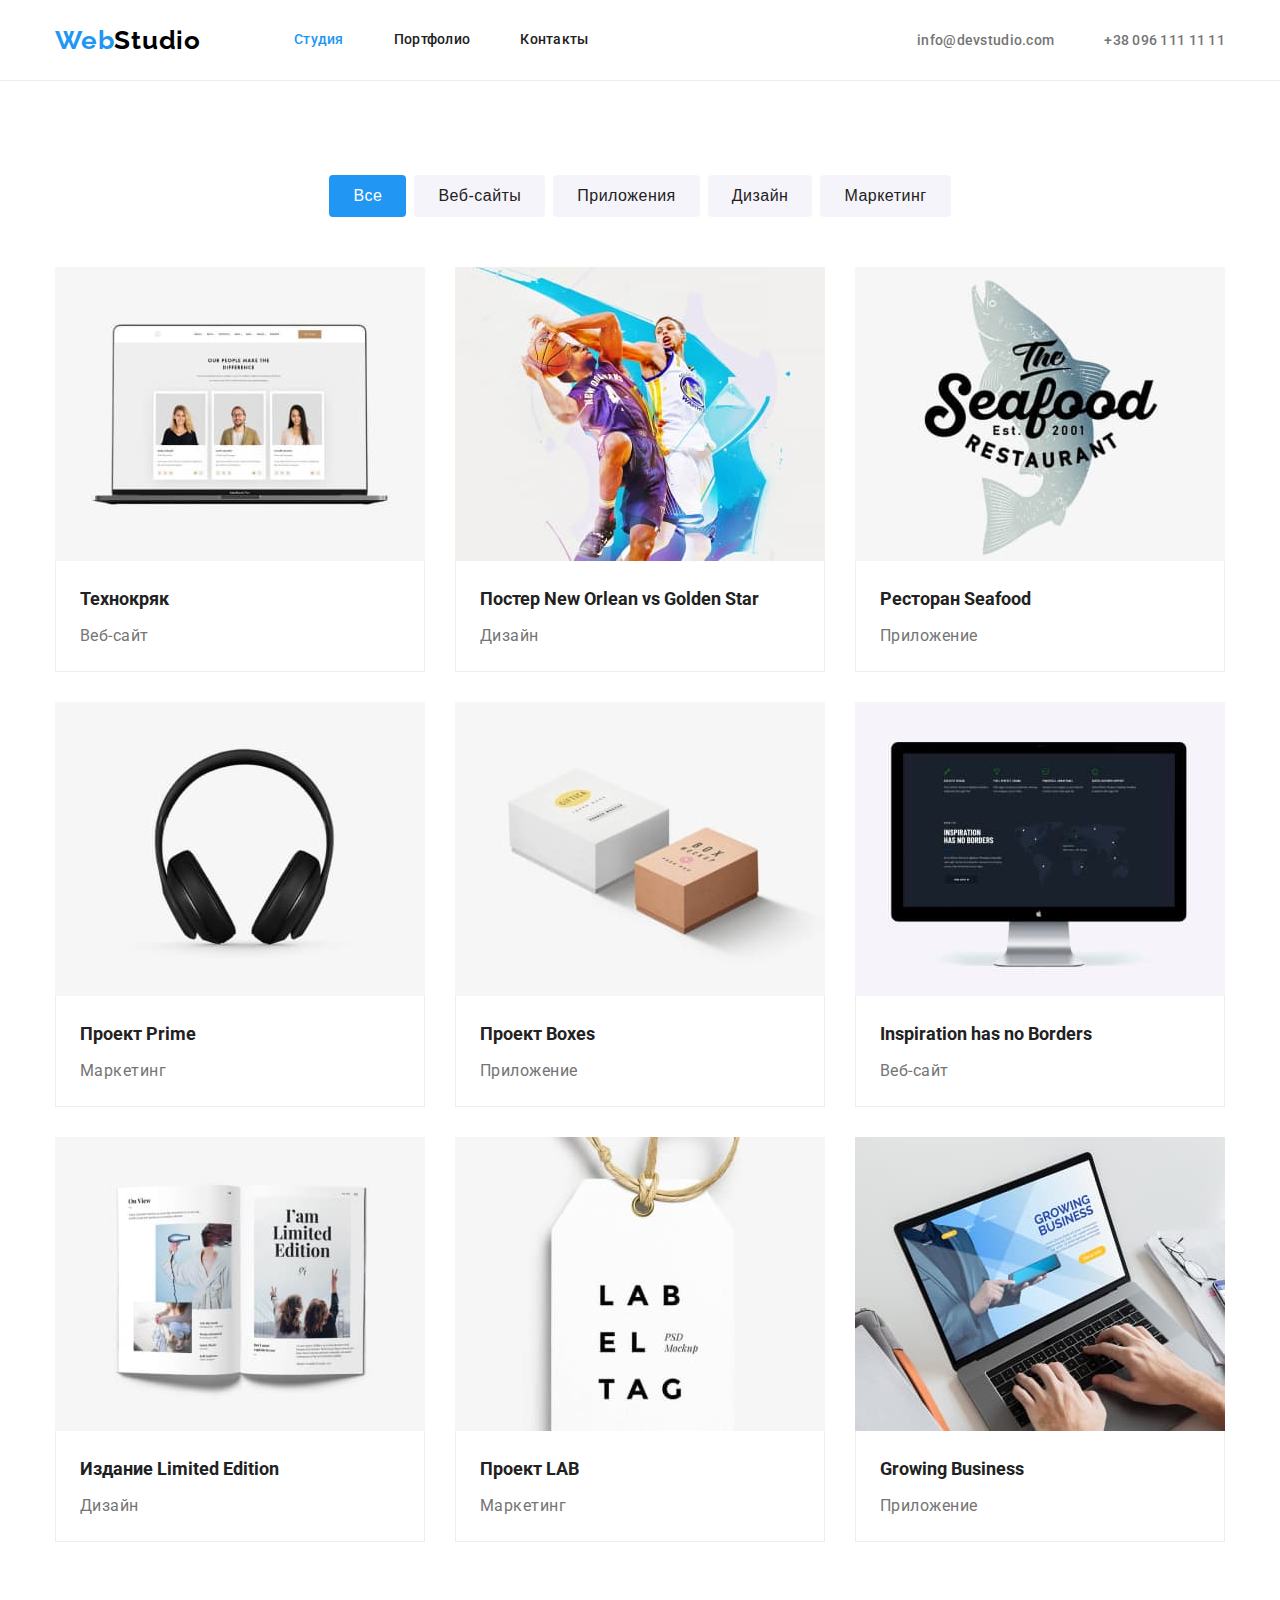
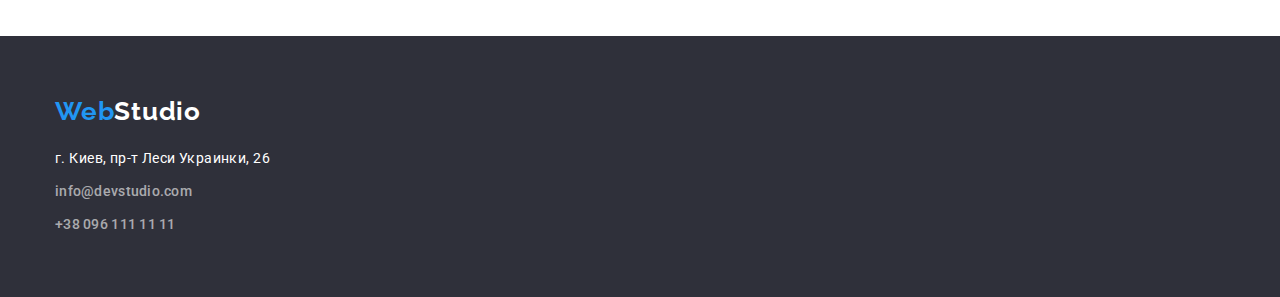
==== portfolio.html @ 7a3fe6da "сохранение 1.0" ====
<!DOCTYPE html>
<html lang="en">
  <head>
    <meta charset="UTF-8" />
    <meta http-equiv="X-UA-Compatible" content="IE=edge" />
    <meta name="viewport" content="width=device-width, initial-scale=1.0" />
    <title>Document</title>
    <link rel="preconnect" href="https://fonts.googleapis.com" />
    <link rel="preconnect" href="https://fonts.gstatic.com" crossorigin />
    <link
      href="https://fonts.googleapis.com/css2?family=Raleway:wght@700&family=Roboto:wght@400;500;700;900&display=swap"
      rel="stylesheet"
    />
    <link
      rel="stylesheet"
      href="https://cdnjs.cloudflare.com/ajax/libs/modern-normalize/1.1.0/modern-normalize.min.css"
      integrity="sha512-wpPYUAdjBVSE4KJnH1VR1HeZfpl1ub8YT/NKx4PuQ5NmX2tKuGu6U/JRp5y+Y8XG2tV+wKQpNHVUX03MfMFn9Q=="
      crossorigin="anonymous"
      referrerpolicy="no-referrer"
    />
    <link rel="stylesheet" href="./css/style.css" />
  </head>
  <body>
    <!-- header start -->
    <header class="section-nav">
      <div class="container header-container">
        <nav class="nav">
          <a href="" class="logo link"><span>Web</span>Studio</a>
          <ul class="site-nav list">
            <li class="item">
              <a class="link current" href="./index.html">Студия</a>
            </li>
            <li class="item">
              <a class="link" href="./portfolio.html">Портфолио</a>
            </li>
            <li class="item">
              <a class="link" href="">Контакты</a>
            </li>
          </ul>
        </nav>
        <ul class="auth-nav list">
          <li class="item">
            <a class="link" href="mailto:info@example.com"
              >info@devstudio.com</a
            >
          </li>
          <li class="item">
            <a class="link" href="tel:+38-099-111-11-11">+38 096 111 11 11</a>
          </li>
        </ul>
      </div>
    </header>
    <!-- header end -->
    <main>
      <section class="section filter-button">
        <div class="container">
          <ul class="buttons-list list">
            <li class="button-item">
              <button type="button" class="button current">Все</button>
            </li>
            <li class="button-item">
              <button type="button" class="button">Веб-сайты</button>
            </li>
            <li class="button-item">
              <button type="button" class="button">Приложения</button>
            </li>
            <li class="button-item">
              <button type="button" class="button">Дизайн</button>
            </li>
            <li class="button-item">
              <button type="button" class="button">Маркетинг</button>
            </li>
          </ul>
          <!-- our work -->
          <h1 class="visually-hidden">Наши работы</h1>
          <ul class="work-list list">
            <li class="work-list-item">
              <a class="link" href=""
                ><img
                  src="./images/portfolio/img-1.jpg"
                  alt="карточки членов команды на экране ноутбука"
                  width="370"
                  height="294"
                />
                <div class="work-content">
                  <h2 class="work-title">Технокряк</h2>
                  <p class="work-text">Веб-сайт</p>
                </div>
              </a>
            </li>
            <li class="work-list-item">
              <a class="link" href=""
                ><img
                  src="./images/portfolio/img-2.jpg"
                  alt="два баскетболиста борятся за мяч"
                  width="370"
                  height="294"
                />
                <div class="work-content">
                  <h2 class="work-title">Постер New Orlean vs Golden Star</h2>
                  <p class="work-text">Дизайн</p>
                </div>
              </a>
            </li>
            <li class="work-list-item">
              <a class="link" href=""
                ><img
                  src="./images/portfolio/img-3.jpg"
                  alt="логотип ресторана морской кухни"
                  width="370"
                  height="294"
                />
                <div class="work-content">
                  <h2 class="work-title">Ресторан Seafood</h2>
                  <p class="work-text">Приложение</p>
                </div>
              </a>
            </li>
            <li class="work-list-item">
              <a class="link" href=""
                ><img
                  src="./images/portfolio/img-4.jpg"
                  alt="безпроводные накладные наушники"
                  width="370"
                  height="294"
                />
                <div class="work-content">
                  <h2 class="work-title">Проект Prime</h2>
                  <p class="work-text">Маркетинг</p>
                </div>
              </a>
            </li>
            <li class="work-list-item">
              <a class="link" href=""
                ><img
                  src="./images/portfolio/img-5.jpg"
                  alt="две коробки - коричневая поменьше, белая побольше"
                  width="370"
                  height="294"
                />
                <div class="work-content">
                  <h2 class="work-title">Проект Boxes</h2>
                  <p class="work-text">Приложение</p>
                </div>
              </a>
            </li>
            <li class="work-list-item">
              <a class="link" href=""
                ><img
                  src="./images/portfolio/img-6.jpg"
                  alt="заставка на моноблоке"
                  width="370"
                  height="294"
                />
                <div class="work-content">
                  <h2 class="work-title">Inspiration has no Borders</h2>
                  <p class="work-text">Веб-сайт</p>
                </div>
              </a>
            </li>
            <li class="work-list-item">
              <a class="link" href=""
                ><img
                  src="./images/portfolio/img-7.jpg"
                  alt="разворот журнала"
                  width="370"
                  height="294"
                />
                <div class="work-content">
                  <h2 class="work-title">Издание Limited Edition</h2>
                  <p class="work-text">Дизайн</p>
                </div>
              </a>
            </li>
            <li class="work-list-item">
              <a class="link" href=""
                ><img
                  src="./images/portfolio/img-8.jpg"
                  alt="бирка с товара"
                  width="370"
                  height="294"
                />
                <div class="work-content">
                  <h2 class="work-title">Проект LAB</h2>
                  <p class="work-text">Маркетинг</p>
                </div>
              </a>
            </li>
            <li class="work-list-item">
              <a class="link" href=""
                ><img
                  src="./images/portfolio/img-9.jpg"
                  alt="руки на клавиатуре ноутбука"
                  width="370"
                  height="294"
                />
                <div class="work-content">
                  <h2 class="work-title">Growing Business</h2>
                  <p class="work-text">Приложение</p>
                </div>
              </a>
            </li>
          </ul>
        </div>
      </section>
    </main>
    <footer class="footer">
      <div class="container contact-footer">
        <a class="logo-footer link" href=""><span>Web</span>Studio</a>
        <address class="adress list">
          <ul class="nav-footer list">
            <li class="nav-footer-item">г. Киев, пр-т Леси Украинки, 26</li>
            <li class="nav-footer-item">
              <a class="link" href="mailto:info@example.com"
                >info@devstudio.com</a
              >
            </li>
            <li class="nav-footer-item">
              <a class="link" href="tel:+38-099-111-11-11">+38 096 111 11 11</a>
            </li>
          </ul>
        </address>
      </div>
    </footer>
  </body>
</html>
---- css/style.css ----
html {
  box-sizing: border-box;
}

*,
*::before,
*::after {
  box-sizing: border-box;
}

:root {
  --primary-title-color: #212121;
  --secondary-text-color: #757575;
  --accent-color: #2196f3;
  --secondary-accent-color: #ffffff;
}

body {
  margin: 0;
  color: var(--secondary-text-color);
  /* link: var(--primary-title-color); */
  font-family: Roboto, sans-serif;
  background-color: var(--secondary-accent-color);
}

/* Reset */

h1,
h2,
h3,
p {
  margin-top: 0;
  margin-bottom: 0;
}

ul {
  margin-top: 0;
  margin-bottom: 0;
  padding-left: 0;
}

img {
  display: block;
}

.list {
  list-style: none;
}
.link {
  text-decoration: none;
}

address {
  font-style: normal;
}

.container {
  width: 1200px;
  padding-left: 15px;
  padding-right: 15px;
  margin-left: auto;
  margin-right: auto;
}

.section {
  padding-top: 94px;
  padding-bottom: 94px;
}
/* header start */

.section-nav {
  border-bottom: 1px solid #ececec;
}

.header-container {
  display: flex;
  align-items: center;
}

.nav {
  display: flex;
}

.logo {
  display: flex;
  margin-right: 93px;
  align-items: center;
  font-family: Raleway, sans-serif;
  font-weight: 700;
  font-size: 26px;
  line-height: 1.19;
  letter-spacing: 0.03em;
  color: #000000;
}
.logo span {
  font-family: Raleway, sans-serif;
  font-weight: 700;
  font-size: 26px;
  line-height: 1.19;
  letter-spacing: 0.03em;
  color: var(--accent-color);
}
.site-nav {
  display: flex;
}
.site-nav .item .link {
  display: block;
  padding-top: 32px;
  padding-bottom: 32px;
  /* outline: 1px solid red; */
}
.site-nav .item:not(:last-child) {
  margin-right: 50px;
}

.site-nav .link {
  font-weight: 500;
  font-size: 14px;
  line-height: 1.14;
  letter-spacing: 0.02em;
  color: var(--primary-title-color);
}
.site-nav .link.current {
  color: var(--accent-color);
}
.nav {
  display: flex;
}

.auth-nav {
  display: flex;
  margin-left: auto;
}

.auth-nav .item {
  /* outline: 1px solid red; */
  margin-right: 50px;
}

.auth-nav .item:last-child {
  margin-right: 0;
}
.auth-nav .link {
  font-weight: 500;
  font-size: 14px;
  line-height: 1.14;
  letter-spacing: 0.02em;
  color: var(--secondary-text-color);
}

.auth-nav .link-icon {
  width: 16px;
  height: 12px;
  margin-right: 10px;
}

.auth-nav .link:hover,
.auth-nav .link:focus,
.site-nav .link:hover,
.site-nav .link:focus {
  color: var(--accent-color);
}

/* header end */
/* hero start */

.hero {
  text-align: center;
  background-color: #2f303a;
  padding-top: 200px;
  padding-bottom: 200px;
}

.hero-title {
  max-width: 696px;
  margin-bottom: 30px;
  margin-left: auto;
  margin-right: auto;

  font-weight: 900;
  font-size: 44px;
  line-height: 1.36;
  text-align: center;
  letter-spacing: 0.06em;
  text-transform: uppercase;
  color: var(--secondary-accent-color);
}

.hero-button {
  min-width: 200px;
  padding-top: 10px;
  padding-bottom: 10px;
  padding-left: 30px;
  padding-right: 30px;
  border-radius: 4px;

  cursor: pointer;
  font-weight: 700;
  font-size: 16px;
  line-height: 1.88;
  letter-spacing: 0.06em;
  background: #2196f3;
  color: var(--secondary-accent-color);
}

.hero-button:hover,
.hero-button:focus {
  background-color: #188ce8;
}

/* hero end */

/* quality start*/

.visually-hidden {
  position: absolute;
  width: 1px;
  height: 1px;
  margin: -1px;
  border: 0;
  padding: 0;
  white-space: nowrap;
  clip-path: inset(100%);
  clip: rect(0 0 0 0);
  overflow: hidden;
}

.feature-list {
  display: flex;
  margin-left: -30px;
}
.quality {
  padding-bottom: 0;
}
.quality-card {
  flex-basis: calc((100% - 120px) / 4);
  margin-left: 30px;
}

.quality-title {
  margin-bottom: 10px;
  font-weight: 700;
  font-size: 14px;
  line-height: 1.14;
  letter-spacing: 0.03em;
  text-transform: uppercase;
  color: var(--primary-title-color);
}
.quality-text {
  font-weight: 400;
  font-size: 14px;
  line-height: 1.71;
  letter-spacing: 0.03em;
  color: var(--secondary-text-color);
}
/* qualiti end */

/* service start*/
.service-title {
  text-align: center;
  margin-bottom: 50px;
  font-weight: 700;
  font-size: 36px;
  line-height: 1.17;
  letter-spacing: 0.03em;
  color: var(--primary-title-color);
}
.service-list {
  display: flex;
  margin-left: -30px;
}

.service-card {
  flex-basis: calc((100% - 90px) / 3);
  margin-left: 30px;
}
/* service end */
/* team start */
.team {
  background: #f5f4fa;
}
.team-secondary-title {
  text-align: center;
  margin-bottom: 50px;
  font-weight: 700;
  font-size: 36px;
  line-height: 1.17;

  letter-spacing: 0.03em;
  color: var(--primary-title-color);
}

.team-list {
  display: flex;
  margin-left: -30px;
}

.team-card {
  flex-wrap: wrap;
  text-align: center;
  flex-basis: calc((100% - 120px) / 4);
  margin-left: 30px;
}

.team-title {
  margin-bottom: 10px;
  font-weight: 500;
  font-size: 16px;
  line-height: 1.19;

  letter-spacing: 0.03em;
  color: var(--primary-title-color);
}

.team-content {
  padding-top: 30px;
  padding-bottom: 30px;
}

.team-text {
  font-weight: 400;
  font-size: 16px;
  line-height: 1.19;

  letter-spacing: 0.03em;
  color: var(--secondary-text-color);
}
/* team end */
/* footer start */
.footer {
  padding-top: 60px;
  padding-bottom: 60px;
  background: #2f303a;
}
.adress {
  font-style: normal;
  margin-top: 20px;
  font-size: 14px;
  line-height: 1.71;
  letter-spacing: 0.03em;
  color: var(--secondary-accent-color);
}

.logo-footer {
  font-family: Raleway, sans-serif;
  font-weight: 700;
  font-size: 26px;
  line-height: 1.19;
  letter-spacing: 0.03em;
  color: var(--secondary-accent-color);
}
.logo-footer span {
  font-family: Raleway, sans-serif;
  font-weight: 700;
  font-size: 26px;
  line-height: 1.19;
  letter-spacing: 0.03em;

  color: var(--accent-color);
}
.nav-footer .link {
  font-weight: 500;
  font-size: 14px;
  line-height: 1.14;
  letter-spacing: 0.02em;
  color: rgba(255, 255, 255, 0.6);
}
.nav-footer .link:hover,
.nav-footer .link:focus {
  color: var(--secondary-accent-color);
}
/* 
.nav-footer {
  padding-top: 20px;
} */

.nav-footer-item:not(:last-child) {
  margin-bottom: 9px;
}

/* Portfolio */

/* filters start */
.buttons-list .current {
  color: var(--secondary-accent-color);
  background: var(--accent-color);
}
/* .buttons {
  
} */
.buttons-list {
  display: flex;

  justify-content: center;
  margin-bottom: 50px;
}

.button-item:not(:last-child) {
  margin-right: 8px;
}

.button {
  padding: 6px 22px;
  border-radius: 4px;
  border-color: transparent;
  font-weight: 500;
  font-size: 16px;
  line-height: 1.62;
  letter-spacing: 0.03em;
  color: var(--primary-title-color);
  cursor: pointer;
  background: #f5f4fa;
}
.button:hover,
.button:focus {
  background-color: var(--accent-color);
  color: var(--secondary-accent-color);
}
/* filters end */

/* work start */
.work-list {
  display: flex;
  flex-wrap: wrap;
  margin-left: -30px;
  margin-top: -30px;
}

.work-list-item {
  margin-left: 30px;
  margin-top: 30px;
  flex-basis: calc((100% - 90px) / 3);
}

.work-title {
  margin-bottom: 4px;
  font-weight: 700;
  font-size: 18px;
  line-height: 2;
  color: var(--primary-title-color);
}

.work-content {
  padding: 20px 24px;
  /* outline: 1px solid tomato; */
  border: 1px solid #eeeeee;
  border-top: none;
}

.work-text {
  font-weight: 400;
  font-size: 16px;
  line-height: 1.88;
  letter-spacing: 0.03em;
  color: var(--secondary-text-color);
}
/* work end */
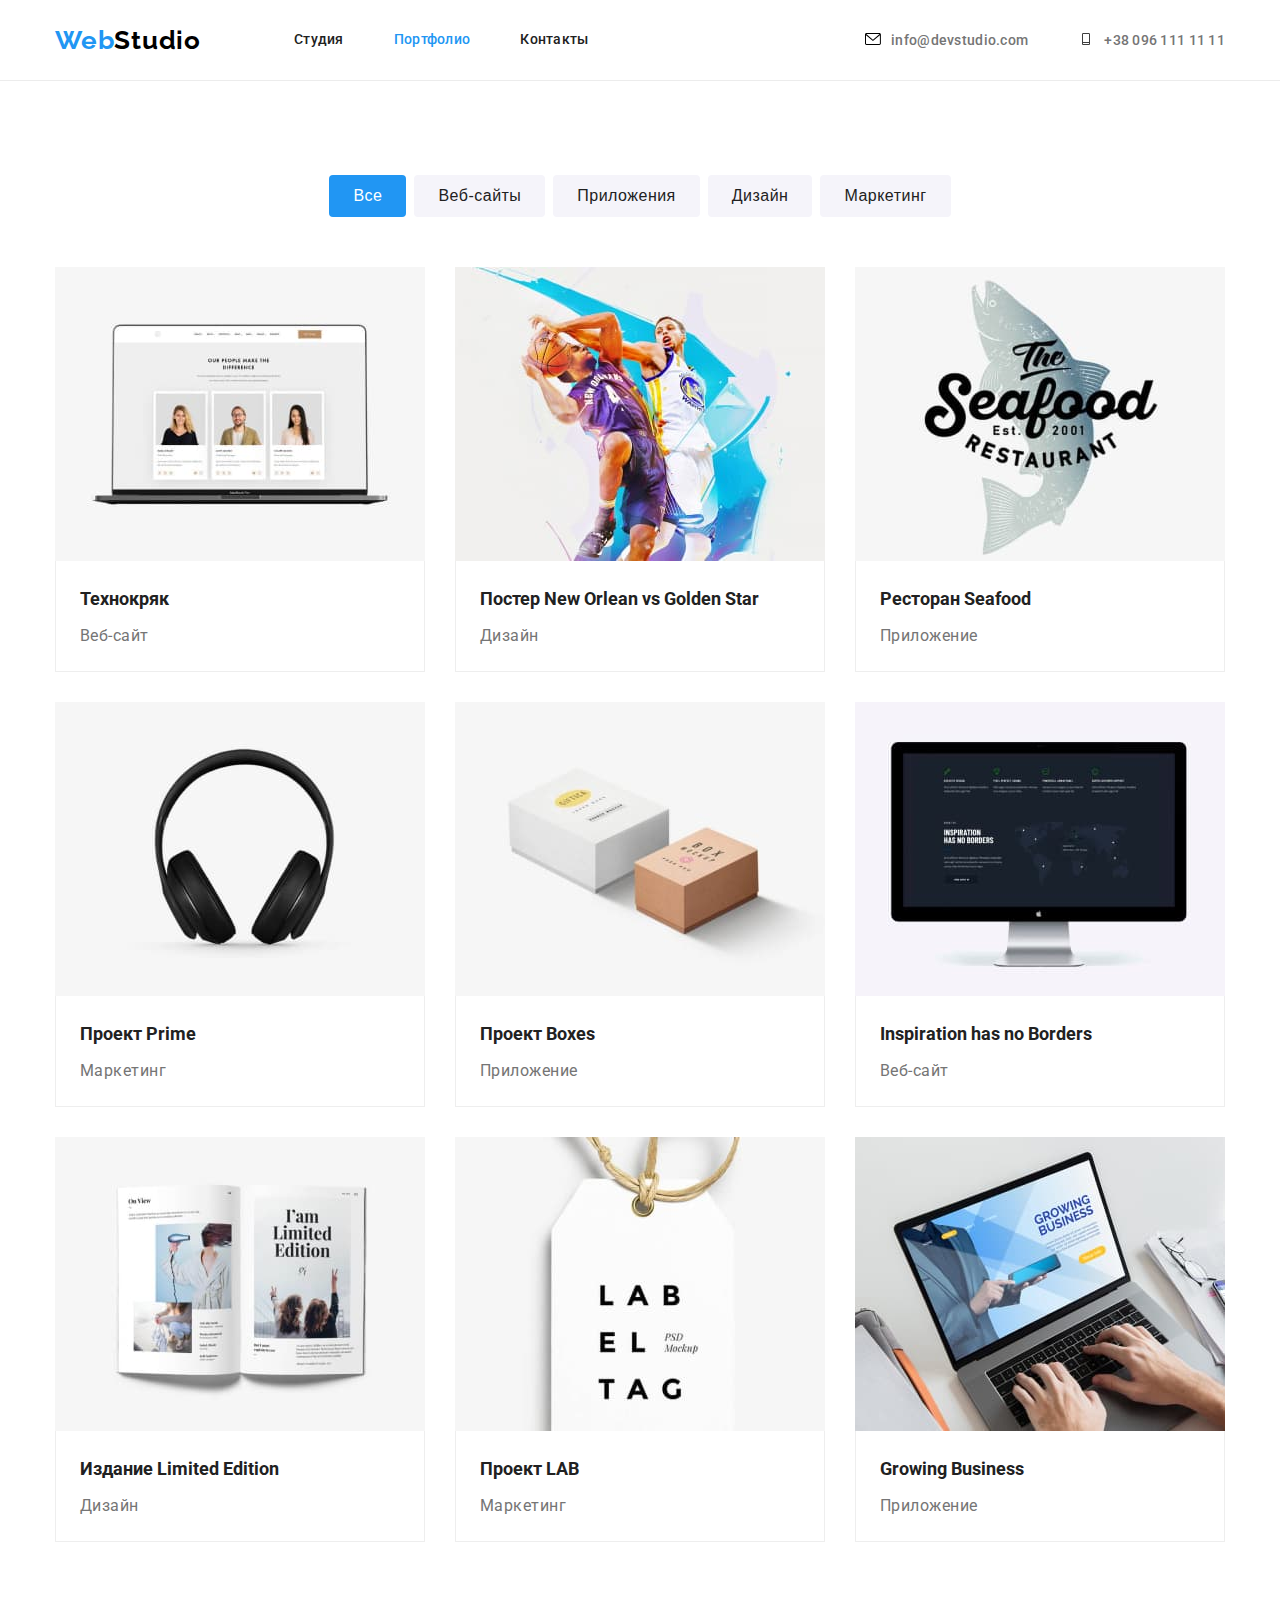
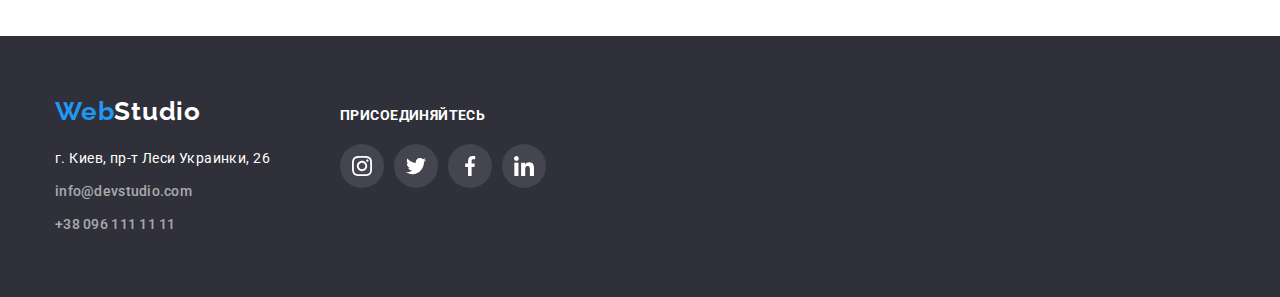
==== commit 34285f81: "финал дз4" ====
--- a/portfolio.html
+++ b/portfolio.html
@@ -28,10 +28,10 @@
           <a href="" class="logo link"><span>Web</span>Studio</a>
           <ul class="site-nav list">
             <li class="item">
-              <a class="link current" href="./index.html">Студия</a>
+              <a class="link" href="./index.html">Студия</a>
             </li>
             <li class="item">
-              <a class="link" href="./portfolio.html">Портфолио</a>
+              <a class="link current" href="./portfolio.html">Портфолио</a>
             </li>
             <li class="item">
               <a class="link" href="">Контакты</a>
@@ -40,12 +40,18 @@
         </nav>
         <ul class="auth-nav list">
           <li class="item">
-            <a class="link" href="mailto:info@example.com"
+            <a class="link mail" href="mailto:info@example.com">
+              <svg class="link-icon">
+                <use href="./images/sprite.svg#envelope"></use></svg
               >info@devstudio.com</a
             >
           </li>
           <li class="item">
-            <a class="link" href="tel:+38-099-111-11-11">+38 096 111 11 11</a>
+            <a class="link" href="tel:+38-099-111-11-11">
+              <svg class="link-icon">
+                <use href="./images/sprite.svg#telephone"></use></svg
+              >+38 096 111 11 11
+            </a>
           </li>
         </ul>
       </div>
@@ -205,21 +211,60 @@
       </section>
     </main>
     <footer class="footer">
-      <div class="container contact-footer">
-        <a class="logo-footer link" href=""><span>Web</span>Studio</a>
-        <address class="adress list">
-          <ul class="nav-footer list">
-            <li class="nav-footer-item">г. Киев, пр-т Леси Украинки, 26</li>
-            <li class="nav-footer-item">
-              <a class="link" href="mailto:info@example.com"
-                >info@devstudio.com</a
-              >
-            </li>
-            <li class="nav-footer-item">
-              <a class="link" href="tel:+38-099-111-11-11">+38 096 111 11 11</a>
-            </li>
-          </ul>
-        </address>
+      <div class="container">
+        <div class="footer-content">
+          <div class="contact-footer">
+            <a class="logo-footer link" href=""><span>Web</span>Studio</a>
+            <address class="adress list">
+              <ul class="nav-footer list">
+                <li class="nav-footer-item">г. Киев, пр-т Леси Украинки, 26</li>
+                <li class="nav-footer-item">
+                  <a class="link" href="mailto:info@example.com"
+                    >info@devstudio.com</a
+                  >
+                </li>
+                <li class="nav-footer-item">
+                  <a class="link" href="tel:+38-099-111-11-11"
+                    >+38 096 111 11 11</a
+                  >
+                </li>
+              </ul>
+            </address>
+          </div>
+          <div class="join">
+            <b class="join-title">присоединяйтесь</b>
+            <ul class="join-list list">
+              <li class="join-list-item">
+                <a class="join-list-link" href="">
+                  <svg class="join-list-icon" width="20" height="20">
+                    <use href="./images/sprite.svg#instagram"></use>
+                  </svg>
+                </a>
+              </li>
+              <li class="join-list-item">
+                <a class="join-list-link" href="">
+                  <svg class="join-list-icon" width="20" height="20">
+                    <use href="./images/sprite.svg#twitter"></use>
+                  </svg>
+                </a>
+              </li>
+              <li class="join-list-item">
+                <a class="join-list-link" href="">
+                  <svg class="join-list-icon" width="20" height="20">
+                    <use href="./images/sprite.svg#facebook"></use>
+                  </svg>
+                </a>
+              </li>
+              <li class="join-list-item">
+                <a class="join-list-link" href="">
+                  <svg class="join-list-icon" width="20" height="20">
+                    <use href="./images/sprite.svg#linkedin"></use>
+                  </svg>
+                </a>
+              </li>
+            </ul>
+          </div>
+        </div>
       </div>
     </footer>
   </body>
--- a/css/style.css
+++ b/css/style.css
@@ -157,15 +157,25 @@
 .auth-nav .link:hover,
 .auth-nav .link:focus,
 .site-nav .link:hover,
-.site-nav .link:focus {
+.site-nav .link:focus,
+.auth-nav .link-icon:hover,
+.auth-nav .link-icon:focus {
   color: var(--accent-color);
+  fill: var(--accent-color);
 }
 
 /* header end */
 /* hero start */
 
 .hero {
+  background-image: linear-gradient(
+      rgba(47, 48, 58, 0.4),
+      rgba(47, 48, 58, 0.4)
+    ),
+    url(../images/comand.jpg);
+  background-size: cover;
   text-align: center;
+
   background-color: #2f303a;
   padding-top: 200px;
   padding-bottom: 200px;
@@ -199,7 +209,7 @@
   font-size: 16px;
   line-height: 1.88;
   letter-spacing: 0.06em;
-  background: #2196f3;
+  background: var(--accent-color);
   color: var(--secondary-accent-color);
 }
 
@@ -237,6 +247,22 @@
   margin-left: 30px;
 }
 
+.qualiti-item {
+  display: flex;
+  width: 270px;
+  height: 120px;
+  border-radius: 4px;
+  justify-content: center;
+  align-items: center;
+  background-color: #f5f4fa;
+
+  margin-bottom: 30px;
+  text-align: center;
+}
+
+/* .quality-icon {
+} */
+
 .quality-title {
   margin-bottom: 10px;
   font-weight: 700;
@@ -288,6 +314,34 @@
 
   letter-spacing: 0.03em;
   color: var(--primary-title-color);
+}
+
+.social-list-link {
+  display: flex;
+  align-items: center;
+  justify-content: center;
+  width: 44px;
+  height: 44px;
+  background-color: #fff;
+  border-radius: 50%;
+  /* flex-wrap: wrap;
+  text-align: center; */
+}
+.social-list-icon {
+  fill: #afb1b8;
+}
+
+.social-list-link:hover,
+.social-list-link:focus,
+.social-list-link:hover .social-list-icon,
+.social-list-link:focus .social-list-icon {
+  background-color: var(--accent-color);
+  fill: var(--secondary-accent-color);
+}
+
+.social-list {
+  display: flex;
+  justify-content: space-between;
 }
 
 .team-list {
@@ -315,23 +369,93 @@
 .team-content {
   padding-top: 30px;
   padding-bottom: 30px;
+  padding-left: 32px;
+  padding-right: 32px;
+  background-color: var(--secondary-accent-color);
+  box-shadow: 0px 2px 1px rgba(0, 0, 0, 0.2), 0px 1px 1px rgba(0, 0, 0, 0.14),
+    0px 1px 3px rgba(0, 0, 0, 0.12);
 }
 
 .team-text {
   font-weight: 400;
   font-size: 16px;
   line-height: 1.19;
+  margin-bottom: 16px;
 
   letter-spacing: 0.03em;
   color: var(--secondary-text-color);
 }
 /* team end */
+
+/* client-start */
+
+.clients-title {
+  text-align: center;
+  margin-bottom: 50px;
+  font-weight: 700;
+  font-size: 36px;
+  line-height: 1.17;
+
+  letter-spacing: 0.03em;
+  color: var(--primary-title-color);
+}
+
+.client-list {
+  display: flex;
+  align-items: center;
+
+  /* justify-content: space-between; */
+}
+
+.client-link {
+  display: flex;
+  width: 170px;
+  height: 92px;
+  justify-content: center;
+  align-items: center;
+  background-color: var(--secondary-accent-color);
+}
+
+.client-link:hover .client-link-icon,
+.client-link:focus .client-link-icon {
+  fill: var(--accent-color);
+}
+
+.client-card {
+  background-color: #afb1b8;
+  border: 1px solid #afb1b8;
+  border-radius: 4px;
+}
+.client-card:hover,
+.client-card:focus {
+  outline: none;
+  border: 1px solid var(--accent-color);
+}
+
+.client-card:not(:last-child) {
+  margin-right: 30px;
+}
+/* 
+.client-item {
+} */
+
+.client-link-icon {
+  fill: #afb1b8;
+}
+
+/* client-end */
+
 /* footer start */
 .footer {
   padding-top: 60px;
   padding-bottom: 60px;
   background: #2f303a;
 }
+
+.footer-content {
+  display: flex;
+}
+
 .adress {
   font-style: normal;
   margin-top: 20px;
@@ -369,13 +493,56 @@
 .nav-footer .link:focus {
   color: var(--secondary-accent-color);
 }
-/* 
-.nav-footer {
-  padding-top: 20px;
-} */
-
 .nav-footer-item:not(:last-child) {
   margin-bottom: 9px;
+}
+
+.join {
+  margin-top: 12px;
+  margin-left: 70px;
+}
+
+.join-title {
+  display: block;
+  margin-bottom: 20px;
+  font-weight: 700;
+  font-size: 14px;
+  line-height: 1.14;
+  letter-spacing: 0.03em;
+  text-transform: uppercase;
+  color: var(--secondary-accent-color);
+}
+
+.join-list-link {
+  display: flex;
+  align-items: center;
+  justify-content: center;
+  width: 44px;
+  height: 44px;
+  background-color: rgba(255, 255, 255, 0.1);
+  border-radius: 50%;
+  /* flex-wrap: wrap;
+  text-align: center; */
+}
+.join-list-icon {
+  fill: var(--secondary-accent-color);
+}
+
+.join-list-item:not(:last-child) {
+  margin-right: 10px;
+}
+
+.join-list-link:hover,
+.join-list-link:focus,
+.join-list-link:hover .social-list-icon,
+.join-list-link:focus .social-list-icon {
+  background-color: var(--accent-color);
+  fill: var(--secondary-accent-color);
+}
+
+.join-list {
+  display: flex;
+  justify-content: space-between;
 }
 
 /* Portfolio */
@@ -432,6 +599,12 @@
   flex-basis: calc((100% - 90px) / 3);
 }
 
+.work-list-item:hover,
+.work-list-item:focus {
+  box-shadow: 1px 4px 6px rgba(0, 0, 0, 0.16), 0px 4px 4px rgba(0, 0, 0, 0.06),
+    0px 1px 1px rgba(0, 0, 0, 0.12);
+}
+
 .work-title {
   margin-bottom: 4px;
   font-weight: 700;
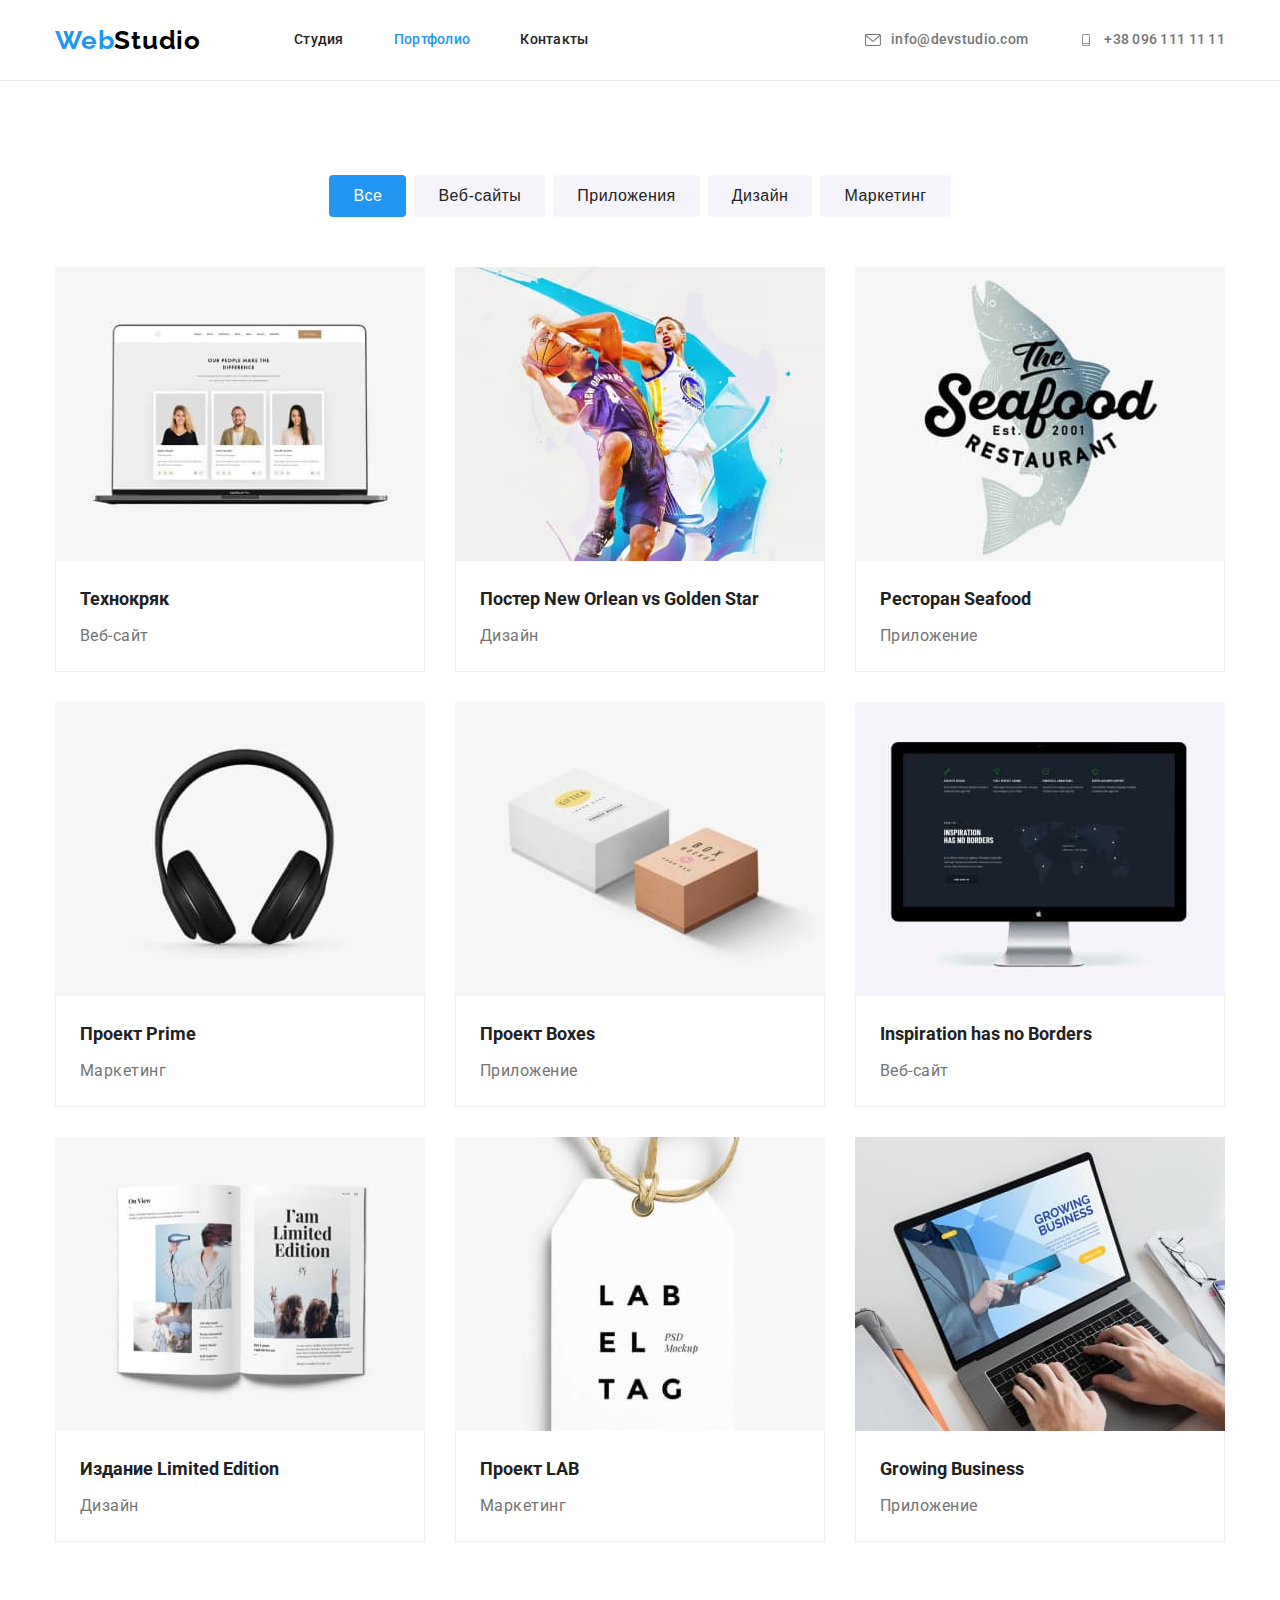
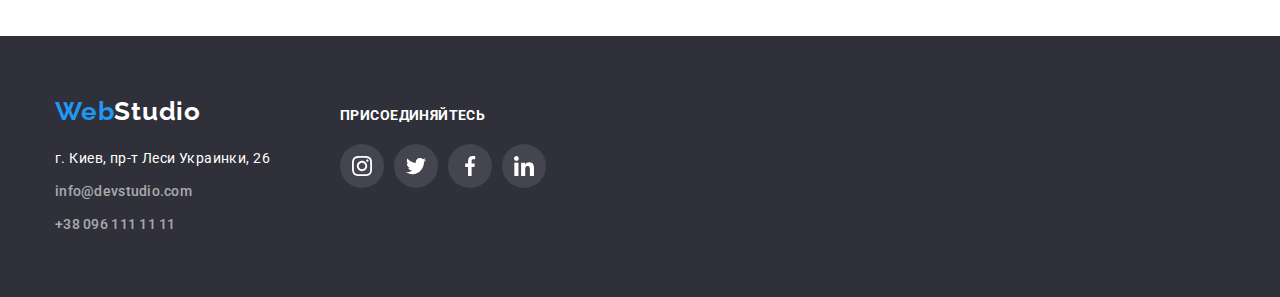
==== commit 63115657: "окончание дз" ====
--- a/portfolio.html
+++ b/portfolio.html
@@ -50,8 +50,8 @@
             <a class="link" href="tel:+38-099-111-11-11">
               <svg class="link-icon">
                 <use href="./images/sprite.svg#telephone"></use></svg
-              >+38 096 111 11 11
-            </a>
+              >+38 096 111 11 11</a
+            >
           </li>
         </ul>
       </div>
@@ -81,6 +81,7 @@
           <h1 class="visually-hidden">Наши работы</h1>
           <ul class="work-list list">
             <li class="work-list-item">
+              <div class="work-list-link">
               <a class="link" href=""
                 ><img
                   src="./images/portfolio/img-1.jpg"
@@ -92,9 +93,11 @@
                   <h2 class="work-title">Технокряк</h2>
                   <p class="work-text">Веб-сайт</p>
                 </div>
-              </a>
-            </li>
-            <li class="work-list-item">
+              </div>
+              </a>
+            </li>
+            <li class="work-list-item">
+                <div class="work-list-link">
               <a class="link" href=""
                 ><img
                   src="./images/portfolio/img-2.jpg"
@@ -106,9 +109,11 @@
                   <h2 class="work-title">Постер New Orlean vs Golden Star</h2>
                   <p class="work-text">Дизайн</p>
                 </div>
-              </a>
-            </li>
-            <li class="work-list-item">
+              </div>
+              </a>
+            </li>
+            <li class="work-list-item">
+                <div class="work-list-link">
               <a class="link" href=""
                 ><img
                   src="./images/portfolio/img-3.jpg"
@@ -120,9 +125,11 @@
                   <h2 class="work-title">Ресторан Seafood</h2>
                   <p class="work-text">Приложение</p>
                 </div>
-              </a>
-            </li>
-            <li class="work-list-item">
+              </div>
+              </a>
+            </li>
+            <li class="work-list-item">
+                <div class="work-list-link">
               <a class="link" href=""
                 ><img
                   src="./images/portfolio/img-4.jpg"
@@ -134,9 +141,11 @@
                   <h2 class="work-title">Проект Prime</h2>
                   <p class="work-text">Маркетинг</p>
                 </div>
-              </a>
-            </li>
-            <li class="work-list-item">
+              </div>
+              </a>
+            </li>
+            <li class="work-list-item">
+                <div class="work-list-link">
               <a class="link" href=""
                 ><img
                   src="./images/portfolio/img-5.jpg"
@@ -148,9 +157,11 @@
                   <h2 class="work-title">Проект Boxes</h2>
                   <p class="work-text">Приложение</p>
                 </div>
-              </a>
-            </li>
-            <li class="work-list-item">
+              </div>
+              </a>
+            </li>
+            <li class="work-list-item">
+                <div class="work-list-link">
               <a class="link" href=""
                 ><img
                   src="./images/portfolio/img-6.jpg"
@@ -162,9 +173,11 @@
                   <h2 class="work-title">Inspiration has no Borders</h2>
                   <p class="work-text">Веб-сайт</p>
                 </div>
-              </a>
-            </li>
-            <li class="work-list-item">
+              </div>
+              </a>
+            </li>
+            <li class="work-list-item">
+                <div class="work-list-link">
               <a class="link" href=""
                 ><img
                   src="./images/portfolio/img-7.jpg"
@@ -176,9 +189,11 @@
                   <h2 class="work-title">Издание Limited Edition</h2>
                   <p class="work-text">Дизайн</p>
                 </div>
-              </a>
-            </li>
-            <li class="work-list-item">
+              </div>
+              </a>
+            </li>
+            <li class="work-list-item">
+                <div class="work-list-link">
               <a class="link" href=""
                 ><img
                   src="./images/portfolio/img-8.jpg"
@@ -189,10 +204,12 @@
                 <div class="work-content">
                   <h2 class="work-title">Проект LAB</h2>
                   <p class="work-text">Маркетинг</p>
-                </div>
-              </a>
-            </li>
-            <li class="work-list-item">
+                </div
+                ></div>
+              </a>
+            </li>
+            <li class="work-list-item">
+                <div class="work-list-link">
               <a class="link" href=""
                 ><img
                   src="./images/portfolio/img-9.jpg"
@@ -204,6 +221,7 @@
                   <h2 class="work-title">Growing Business</h2>
                   <p class="work-text">Приложение</p>
                 </div>
+              </div>
               </a>
             </li>
           </ul>
@@ -211,59 +229,57 @@
       </section>
     </main>
     <footer class="footer">
-      <div class="container">
-        <div class="footer-content">
-          <div class="contact-footer">
-            <a class="logo-footer link" href=""><span>Web</span>Studio</a>
-            <address class="adress list">
-              <ul class="nav-footer list">
-                <li class="nav-footer-item">г. Киев, пр-т Леси Украинки, 26</li>
-                <li class="nav-footer-item">
-                  <a class="link" href="mailto:info@example.com"
-                    >info@devstudio.com</a
-                  >
-                </li>
-                <li class="nav-footer-item">
-                  <a class="link" href="tel:+38-099-111-11-11"
-                    >+38 096 111 11 11</a
-                  >
-                </li>
-              </ul>
-            </address>
-          </div>
-          <div class="join">
-            <b class="join-title">присоединяйтесь</b>
-            <ul class="join-list list">
-              <li class="join-list-item">
-                <a class="join-list-link" href="">
-                  <svg class="join-list-icon" width="20" height="20">
-                    <use href="./images/sprite.svg#instagram"></use>
-                  </svg>
-                </a>
+      <div class="container footer-content">
+        <div class="contact-footer">
+          <a class="logo-footer link" href=""><span>Web</span>Studio</a>
+          <address class="adress list">
+            <ul class="nav-footer list">
+              <li class="nav-footer-item">г. Киев, пр-т Леси Украинки, 26</li>
+              <li class="nav-footer-item">
+                <a class="link" href="mailto:info@example.com"
+                  >info@devstudio.com</a
+                >
               </li>
-              <li class="join-list-item">
-                <a class="join-list-link" href="">
-                  <svg class="join-list-icon" width="20" height="20">
-                    <use href="./images/sprite.svg#twitter"></use>
-                  </svg>
-                </a>
-              </li>
-              <li class="join-list-item">
-                <a class="join-list-link" href="">
-                  <svg class="join-list-icon" width="20" height="20">
-                    <use href="./images/sprite.svg#facebook"></use>
-                  </svg>
-                </a>
-              </li>
-              <li class="join-list-item">
-                <a class="join-list-link" href="">
-                  <svg class="join-list-icon" width="20" height="20">
-                    <use href="./images/sprite.svg#linkedin"></use>
-                  </svg>
-                </a>
+              <li class="nav-footer-item">
+                <a class="link" href="tel:+38-099-111-11-11"
+                  >+38 096 111 11 11</a
+                >
               </li>
             </ul>
-          </div>
+          </address>
+        </div>
+        <div class="join">
+          <b class="join-title">присоединяйтесь</b>
+          <ul class="join-list list">
+            <li class="join-list-item">
+              <a class="join-list-link" href="">
+                <svg class="join-list-icon" width="20" height="20">
+                  <use href="./images/sprite.svg#instagram"></use>
+                </svg>
+              </a>
+            </li>
+            <li class="join-list-item">
+              <a class="join-list-link" href="">
+                <svg class="join-list-icon" width="20" height="20">
+                  <use href="./images/sprite.svg#twitter"></use>
+                </svg>
+              </a>
+            </li>
+            <li class="join-list-item">
+              <a class="join-list-link" href="">
+                <svg class="join-list-icon" width="20" height="20">
+                  <use href="./images/sprite.svg#facebook"></use>
+                </svg>
+              </a>
+            </li>
+            <li class="join-list-item">
+              <a class="join-list-link" href="">
+                <svg class="join-list-icon" width="20" height="20">
+                  <use href="./images/sprite.svg#linkedin"></use>
+                </svg>
+              </a>
+            </li>
+          </ul>
         </div>
       </div>
     </footer>
--- a/css/style.css
+++ b/css/style.css
@@ -146,9 +146,12 @@
   line-height: 1.14;
   letter-spacing: 0.02em;
   color: var(--secondary-text-color);
+  display: flex;
+  align-items: center;
 }
 
 .auth-nav .link-icon {
+  fill: var(--secondary-text-color);
   width: 16px;
   height: 12px;
   margin-right: 10px;
@@ -156,10 +159,10 @@
 
 .auth-nav .link:hover,
 .auth-nav .link:focus,
+.auth-nav .link-icon:hover,
+.auth-nav .link-icon:focus,
 .site-nav .link:hover,
-.site-nav .link:focus,
-.auth-nav .link-icon:hover,
-.auth-nav .link-icon:focus {
+.site-nav .link:focus {
   color: var(--accent-color);
   fill: var(--accent-color);
 }
@@ -173,10 +176,13 @@
       rgba(47, 48, 58, 0.4)
     ),
     url(../images/comand.jpg);
-  background-size: cover;
+  background-size: 1600px, cover;
   text-align: center;
 
   background-color: #2f303a;
+  margin-right: auto;
+  margin-left: auto;
+  max-width: 1600px;
   padding-top: 200px;
   padding-bottom: 200px;
 }
@@ -454,6 +460,7 @@
 
 .footer-content {
   display: flex;
+  align-items: baseline;
 }
 
 .adress {
@@ -498,7 +505,7 @@
 }
 
 .join {
-  margin-top: 12px;
+  /* margin-top: 12px; */
   margin-left: 70px;
 }
 
@@ -582,6 +589,8 @@
 .button:focus {
   background-color: var(--accent-color);
   color: var(--secondary-accent-color);
+  box-shadow: 0px 2px 2px rgba(0, 0, 0, 0.12), 0px 1px 2px rgba(0, 0, 0, 0.08),
+    0px 3px 1px rgba(0, 0, 0, 0.1);
 }
 /* filters end */
 
@@ -599,8 +608,8 @@
   flex-basis: calc((100% - 90px) / 3);
 }
 
-.work-list-item:hover,
-.work-list-item:focus {
+.work-list-link:hover,
+.work-list-link:focus {
   box-shadow: 1px 4px 6px rgba(0, 0, 0, 0.16), 0px 4px 4px rgba(0, 0, 0, 0.06),
     0px 1px 1px rgba(0, 0, 0, 0.12);
 }
